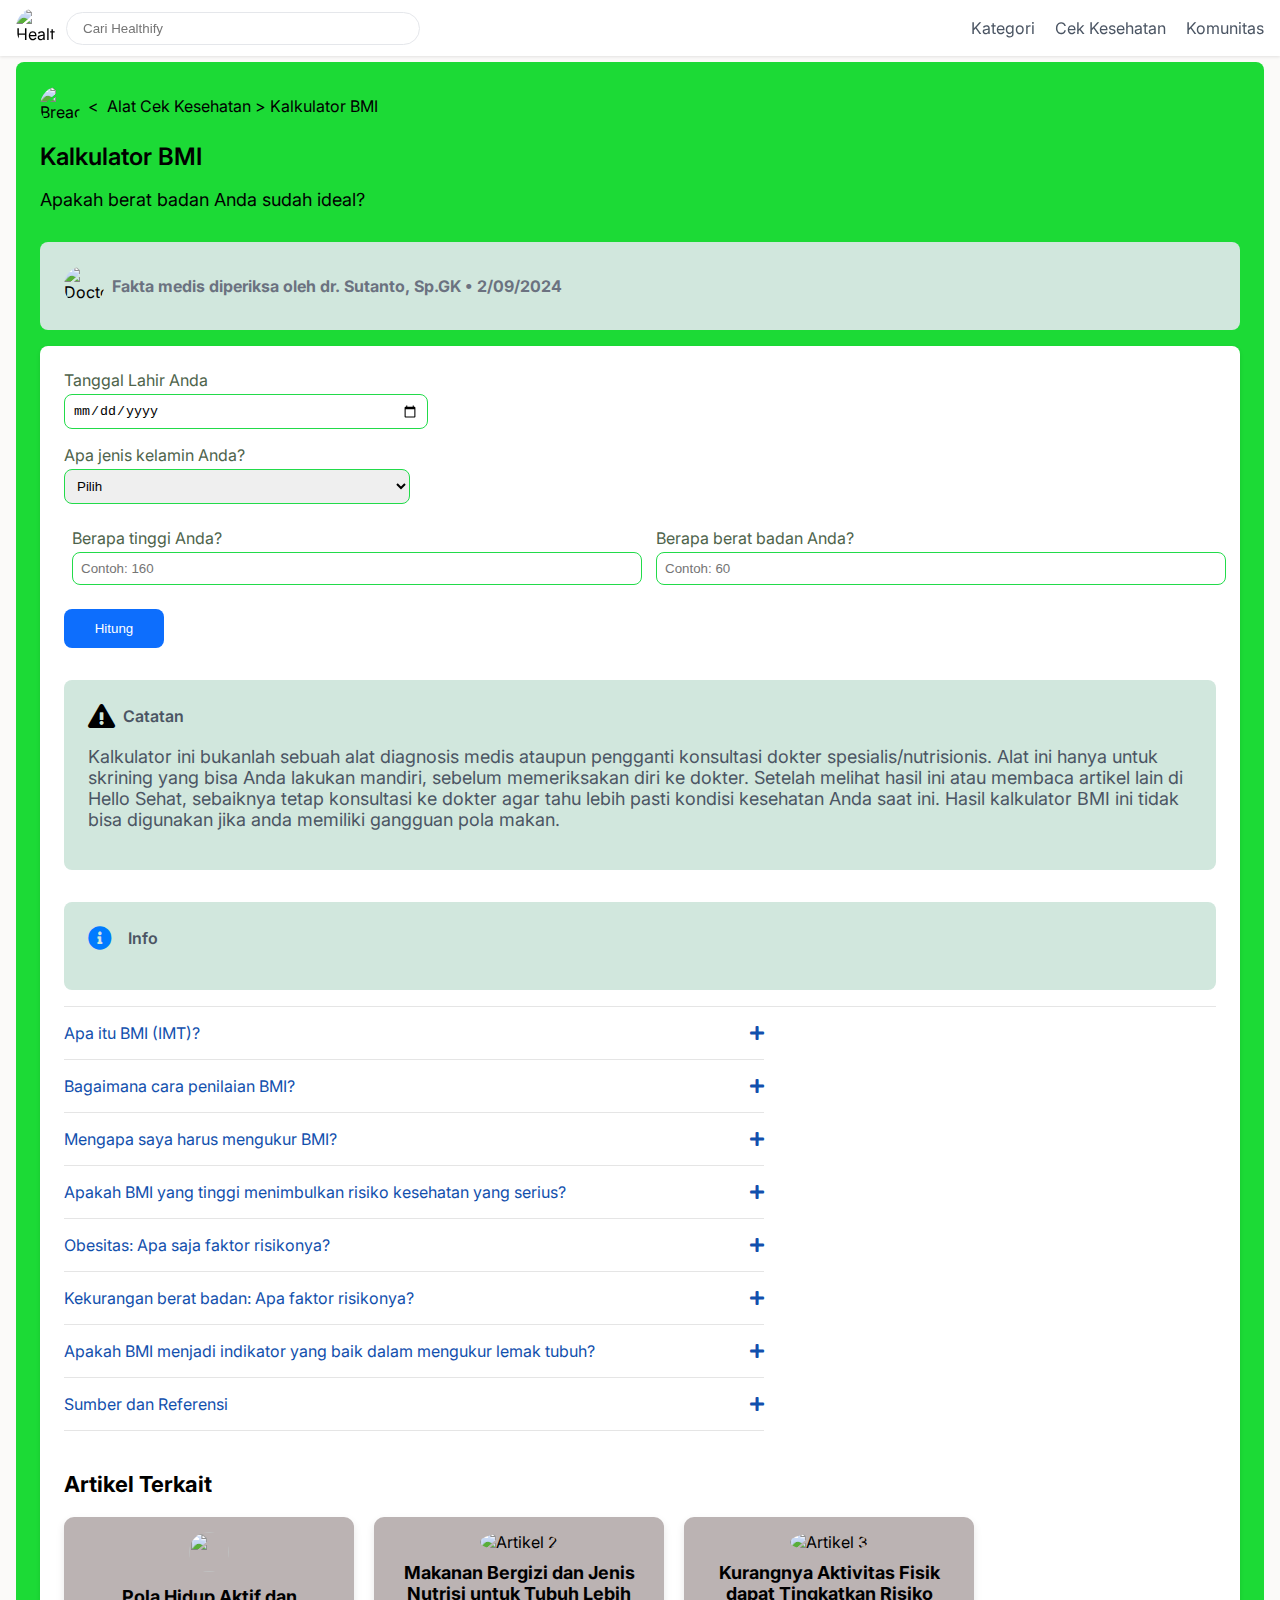
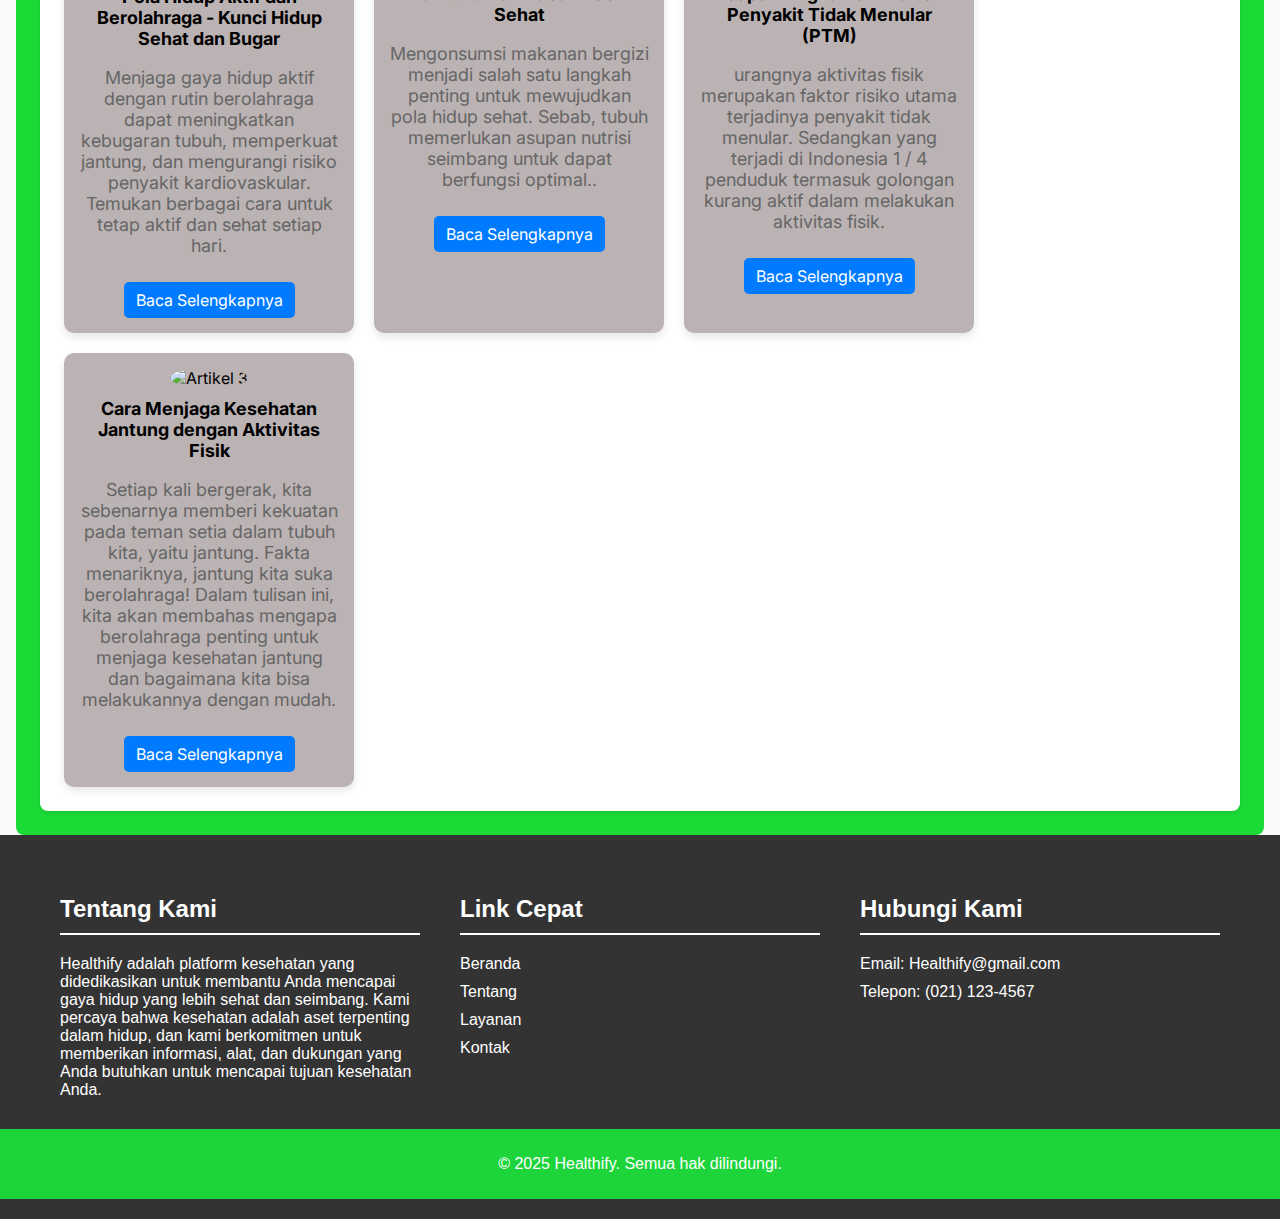
==== bmi.html @ 62775135 "Add files via upload" ====
<!DOCTYPE html>
<html lang="id">
<head>
    <meta charset="UTF-8">
    <meta name="viewport" content="width=device-width, initial-scale=1.0">
    <title>Health Tools</title>
    <link rel="stylesheet" href="bmi.css">
    <link href="https://cdnjs.cloudflare.com/ajax/libs/font-awesome/5.15.3/css/all.min.css" rel="stylesheet">
    <link href="https://fonts.googleapis.com/css2?family=Inter:wght@400;600&display=swap" rel="stylesheet">
</head>
<body>
    <header>
        <div class="container header-content">
            <div class="search-container">
                <img alt="Healthify logo" src="./Assets/healthify.png">
                <input placeholder="Cari Healthify" type="text">
            </div>
            <nav>
                <a href="#">Kategori</a>
                <a href="#">Cek Kesehatan</a>
                <a href="#">Komunitas</a>
            </nav>
        </div>
    </header>

    <main class="container main">
        <div class="content">
            <div class="breadcrumb">
                <img src="https://storage.googleapis.com/a1aa/image/S-whKcYX3tedtspYu4VH5X29weW6kUZNWxMhMNTXVr8.jpg" alt="Breadcrumb icon" />
                <<span class="ml-2 text-gray-600">
                    <a href="index.html" style="text-decoration: none; color: inherit;">Alat Cek Kesehatan</a> &gt; Kalkulator BMI
                </span>                
            </div>
            <h1>Kalkulator BMI</h1>
            <p>Apakah berat badan Anda sudah ideal?</p>
            <div class="info">
                <img src="https://storage.googleapis.com/a1aa/image/iYUQX3XcdITmkHKS12RiPOWH_n9cRYxYESaC65VniRo.jpg" alt="Doctor's image" />
                <span>Fakta medis diperiksa oleh dr. Sutanto, Sp.GK • 2/09/2024</span>
            </div>
            <div class="form">
                <div class="date">
                    <label for="dob">Tanggal Lahir Anda</label>
                    <input type="date" id="dob" placeholder="DD/MM/YYYY" />
                </div>
                <div class="gender">
                    <label for="gender">Apa jenis kelamin Anda?</label>
                    <select id="gender">
                        <option value="" disabled selected>Pilih</option>
                        <option value="male">Laki-laki</option>
                        <option value="female">Perempuan</option>
                    </select>
                </div>
                
                <div class="form-group">
                    <div class="form-control">
                        <label for="height">Berapa tinggi Anda?</label>
                        <input type="text" id="height" placeholder="Contoh: 160" />
                    </div>
                    <div class="form-control">
                        <label for="weight">Berapa berat badan Anda?</label>
                        <input class="berat" type="text" id="weight" placeholder="Contoh: 60" />
                    </div>
        </div>
        <button onclick="calculateBMI()">Hitung</button>
                    <div class="result-container" id="resultContainer" style="display: none;">
                        <p id="bmiResultText"></p>
                    </div>
        <div class="note">
            <div class="note-header">
                <i class="fas fa-exclamation-triangle text-yellow-500"></i>
                <span>Catatan</span>
            </div>
            <p>Kalkulator ini bukanlah sebuah alat diagnosis medis ataupun pengganti konsultasi dokter spesialis/nutrisionis. Alat ini hanya untuk skrining yang bisa Anda lakukan mandiri, sebelum memeriksakan diri ke dokter. Setelah melihat hasil ini atau membaca artikel lain di Hello Sehat, sebaiknya tetap konsultasi ke dokter agar tahu lebih pasti kondisi kesehatan Anda saat ini. Hasil kalkulator BMI ini tidak bisa digunakan jika anda memiliki gangguan pola makan.</p>
        </div>
        <div class="info">
            <div class="info-header">
                <i class="fas fa-info-circle text-blue-500"></i>
                <span>Info</span>
                </div>
            </div>

        <div class="faq">
            <div class="faq-item">
                <span>Apa itu BMI (IMT)?</span>
                <i class="fas fa-plus toggle-btn"></i>
            </div>
            <div class="faq-answer hidden">
                <p>Body Mass Index (BMI) atau yang sering dikenal dengan Indeks Massa Tubuh (IMT) adalah nilai ukur untuk mengetahui status gizi seseorang berdasarkan berat dan tinggi badan.</p>
            </div>
            <div class="faq-item">
                <span>Bagaimana cara penilaian BMI?</span>
                <i class="fas fa-plus toggle-btn"></i>
            </div>
            <div class="faq-item">
                <span>Mengapa saya harus mengukur BMI?</span>
                <i class="fas fa-plus toggle-btn"></i>
            </div>
            <div class="faq-item">
                <span>Apakah BMI yang tinggi menimbulkan risiko kesehatan yang serius?</span>
                <i class="fas fa-plus toggle-btn"></i>
            </div>
            <div class="faq-item">
                <span>Obesitas: Apa saja faktor risikonya?</span>
                <i class="fas fa-plus toggle-btn"></i>
            </div>
            <div class="faq-item">
                <span>Kekurangan berat badan: Apa faktor risikonya?</span>
                <i class="fas fa-plus toggle-btn"></i>
            </div>
            <div class="faq-item">
                <span>Apakah BMI menjadi indikator yang baik dalam mengukur lemak tubuh?</span>
                <i class="fas fa-plus toggle-btn"></i>
            </div>
            <div class="faq-item">
                <span>Sumber dan Referensi</span>
                <i class="fas fa-plus toggle-btn"></i>
            </div>
        </div>

        <div class="articles">
            <h2>Artikel Terkait</h2>
            <div class="article-container">
                <div class="article-card">
                    <img src="./Assets/artikel1.png">
                    <h3>Pola Hidup Aktif dan Berolahraga - Kunci Hidup Sehat dan Bugar</h3>
                    <p>Menjaga gaya hidup aktif dengan rutin berolahraga dapat meningkatkan kebugaran tubuh, memperkuat jantung, dan mengurangi risiko penyakit kardiovaskular. Temukan berbagai cara untuk tetap aktif dan sehat setiap hari.</p>
                    <a href="https://www.zerostunting.com/article/42d21ce8-242e-41b4-a759-69b615d7a89d" target="_blank">Baca Selengkapnya</a>
                </div>
                <div class="article-card">
                    <img src="https://ik.imagekit.io/waters2021/sehataqua/uploads/20211228153546_original.jpg?tr=w-1600,h-900,q-80,fo-auto,f-auto" alt="Artikel 2">
                    <h3>Makanan Bergizi dan Jenis Nutrisi untuk Tubuh Lebih Sehat</h3>
                    <p>Mengonsumsi makanan bergizi menjadi salah satu langkah penting untuk mewujudkan pola hidup sehat. Sebab, tubuh memerlukan asupan nutrisi seimbang untuk dapat berfungsi optimal..</p>
                    <a href="https://www.allianz.co.id/explore/makanan-bergizi-dan-jenis-nutrisi-untuk-tubuh-lebih-sehat.html" target="_blank">Baca Selengkapnya</a>
                </div>
                <div class="article-card">
                    <img src="https://kesmas-id.com/wp-content/uploads/2024/11/Kurangnya-Aktivitas-Fisik-dapat-Tingkatkan-Risiko-Penyakit-Tidak-Menular-PTM-1024x640.jpg" alt="Artikel 3">
                    <h3>Kurangnya Aktivitas Fisik dapat Tingkatkan Risiko Penyakit Tidak Menular (PTM)</h3>
                    <p>urangnya aktivitas fisik merupakan faktor risiko utama terjadinya penyakit tidak menular. Sedangkan yang terjadi di Indonesia 1 / 4 penduduk termasuk golongan kurang aktif dalam melakukan aktivitas fisik.</p>
                    <a href="https://kesmas-id.com/kurangnya-aktivitas-fisik-dapat-tingkatkan-risiko-penyakit-tidak-menular-ptm/" target="_blank">Baca Selengkapnya</a>
                </div>
                <div class="article-card">
                    <img src="https://ayosehat.kemkes.go.id/imagex/content/11b1759c2f9c342e1c0a80947b7d7461.webp" alt="Artikel 3">
                    <h3>Cara Menjaga Kesehatan Jantung dengan Aktivitas Fisik</h3>
                    <p>Setiap kali bergerak, kita sebenarnya memberi kekuatan pada teman setia dalam tubuh kita, yaitu jantung. Fakta menariknya, jantung kita suka berolahraga! Dalam tulisan ini, kita akan membahas mengapa berolahraga penting untuk menjaga kesehatan jantung dan bagaimana kita bisa melakukannya dengan mudah.</p>
                    <a href="https://ayosehat.kemkes.go.id/cara-menjaga-kesehatan-jantung" target="_blank">Baca Selengkapnya</a>
                </div>
            </div>
        </div>

    </main>

    <footer>
        <div class="footer-container">
            <div class="footer-section about">
                <h2>Tentang Kami</h2>
                <p>Healthify adalah platform kesehatan yang didedikasikan untuk membantu Anda mencapai gaya hidup yang lebih sehat dan seimbang. Kami percaya bahwa kesehatan adalah aset terpenting dalam hidup, dan kami berkomitmen untuk memberikan informasi, alat, dan dukungan yang Anda butuhkan untuk mencapai tujuan kesehatan Anda.</p>
            </div>
            <div class="footer-section links">
                <h2>Link Cepat</h2>
                <ul>
                    <li><a href="#">Beranda</a></li>
                    <li><a href="#">Tentang</a></li>
                    <li><a href="#">Layanan</a></li>
                    <li><a href="#">Kontak</a></li>
                </ul>
            </div>
            <div class="footer-section contact">
                <h2>Hubungi Kami</h2>
                <p>Email: Healthify@gmail.com</p>
                <p>Telepon: (021) 123-4567</p>
            </div>
        </div>
        <div class="footer-bottom">
            <p>&copy; 2025 Healthify. Semua hak dilindungi.</p>
        </div>
    </footer>

    <script src="bmi.js"></script>


</body>
</html>
---- bmi.css ----
body {
    font-family: 'Inter', sans-serif;
    background-color: #fbfaf9;
    margin: 0;
    padding: 0;
    padding-top: 30px;
}

.container {
    max-width: 100%;
    margin: 0 auto;
    padding: 0 16px;
}

header {
    position: fixed; /* Membuat header tetap di atas */
    top: 0; /* Posisi header di paling atas */
    left: 0;
    width: 100%; /* Agar memenuhi lebar layar */
    background-color: #FFFFFF; /* Warna tetap */
    box-shadow: 0 1px 3px rgba(0, 0, 0, 0.1); /* Efek bayangan */
    padding: 8px 0;
    z-index: 1000; /* Supaya tidak tertutupi elemen lain */
}

.header-content {
    display: flex;
    justify-content: space-between;
    align-items: center;
}

.search-container {
    display: flex;
    align-items: center;
    gap: 10px;
}

.search-container img {
    height: 40px;
    width: 40px;
    border-radius: 50%;
}

.search-container input {
    border: 1px solid #E5E7EB;
    border-radius: 9999px;
    padding: 8px 16px;
    width: 320px;
}

nav a {
    color: #4B5563;
    margin-left: 16px;
    text-decoration: none;
}

nav img {
    height: 40px;
    width: 40px;
    border-radius: 50%;
}

.main {
    margin-top: 32px;
}
.main .content {
    background-color: #1cda36;
    padding: 24px;
    border-radius: 8px;
}
.main .content h1 {
    font-size: 24px;
    font-weight: 600;
    margin-bottom: 8px;
}
.main .content p {
    font-size: 18px;
    margin-bottom: 16px;
}
.main .content .info {
    display: flex;
    align-items: center;
    margin-bottom: 16px;
}

.main .content img {
    height: 40px;
    width: 40px;
    border-radius: 50%;
}

.main .content .breadcrumb {
    display: flex;
    align-items: center;
    gap: 8px;
}

.main .content .info img {
    height: 40px;
    width: 40px;
    border-radius: 50%;
}
.main .content .info span {
    margin-left: 8px;
    color: #6b7280;
}
.main .content .form {
    background-color: #ffffff;
    padding: 24px;
    border-radius: 8px;
    box-shadow: 0 2px 4px rgba(0, 0, 0, 0.1);

}

#bg-video {
    position: fixed;
    top: 0;
    left: 0;
    width: 100%;
    height: 100%;
    object-fit: cover; 
    z-index: -1; 
  }

.date, .gender{
    width: 30%;
}

.main .content .form label {
    display: block;
    color: #4e634b;
    margin-bottom: 4px;
}
.main .content .form input,
.main .content .form select {
    width: 100%;
    padding: 8px;
    border: 1px solid #22db4a;
    border-radius: 8px;
    margin-bottom: 16px;
}
.main .content .form .form-group {
    display: flex;
    gap: 16px;
}
.main .content .form .form-group .form-control {
    padding: 8px;
    flex: 1;
}


.main .content .form button {
    width: 100px;
    padding: 12px;
    background-color: #0d6efd;
    color: #ffffff;
    border: none;
    border-radius: 8px;
    cursor: pointer;
    
}
.main .note,
.main .info {
    background-color: #d1e7dd;
    padding: 24px;
    border-radius: 8px;
    margin-top: 32px;
}
.main .note .note-header,
.main .info .info-header {
    display: flex;
    align-items: center;
    margin-bottom: 16px;
}
.main .note .note-header i,
.main .info .info-header i {
    font-size: 24px;
}
.main .note .note-header span,
.main .info .info-header span {
    margin-left: 8px;
    font-weight: 600;
    color: #4b5563;
}
.main .note p,
.main .info p {
    color: #4b5563;
}
.main .info h2 {
    font-size: 20px;
    font-weight: 600;
    margin-bottom: 8px;
}

.info {
    display: flex;
    align-items: center;
    margin-bottom: 16px;
}
.info i {
    color: #007bff;
    margin-right: 8px;
}
.info span {
    font-weight: bold;
}
.faq {
    border-top: 1px solid #e5e5e5;
    color: #1250ad;
}
.faq-item {
    display: flex;
    justify-content: space-between;
    align-items: center;
    padding: 16px 0;
    border-bottom: 1px solid #e5e5e5;
    gap: 16px;
    width: 700px;
}

.hidden {
    display: none;
}

.faq-answer {
    padding: 8px 16px;
    background-color: #f3f4f6;
    border-left: 4px solid #3b82f6;
    margin-bottom: 8px;
    width: 700px;
}

footer {
    background-color: #333;
    color: #fff;
    padding: 20px 0;
    font-family: Arial, sans-serif;
    clear: both;
}

.footer-container {
    display: flex;
    justify-content: space-around;
    max-width: 1200px;
    margin: 0 auto;
}

.footer-section {
    flex: 1;
    padding: 20px;
}

.footer-section h2 {
    border-bottom: 2px solid #fff;
    padding-bottom: 10px;
}

.footer-section p {
    margin: 10px 0;
}

.footer-section ul {
    list-style-type: none;
    padding: 0;
}

.footer-section ul li {
    margin: 10px 0;
}

.footer-section ul li a {
    color: #fff;
    text-decoration: none;
}

.footer-section ul li a:hover {
    text-decoration: underline;
}

.footer-bottom {
    text-align: center;
    padding: 10px 0;
    background-color: #1dd43b;
}


.result-container {
    margin-top: 20px;
    padding: 15px;
    border-radius: 10px;
    font-size: 18px;
    font-weight: bold;
    text-align: center;
    display: none;
}

.normal {
    background-color: #4CAF50; /* Hijau */
    color: white;
}

.underweight {
    background-color: #2196F3; /* Biru */
    color: white;
}

.overweight {
    background-color: #FFC107; /* Kuning */
    color: black;
}

.obese {
    background-color: #F44336; /* Merah */
    color: white;
}


.articles {
    margin-top: 40px;
}

.articles h2 {
    font-size: 22px;
    margin-bottom: 20px;
}

.article-container {
    display: flex;
    gap: 20px;
    flex-wrap: wrap;
}

.article-card {
    background: #bbb3b3;
    border-radius: 10px;
    box-shadow: 0 4px 8px rgba(0, 0, 0, 0.1);
    padding: 15px;
    width: 260px;
    text-align: center;
}



.article-card h3 {
    font-size: 18px;
    margin: 10px 0;
}

.article-card p {
    font-size: 14px;
    color: #666;
}

.article-card a {
    display: inline-block;
    margin-top: 10px;
    padding: 8px 12px;
    background: #007BFF;
    color: #fff;
    border-radius: 5px;
    text-decoration: none;
}

.article-card a:hover {
    background: #0056b3;
}
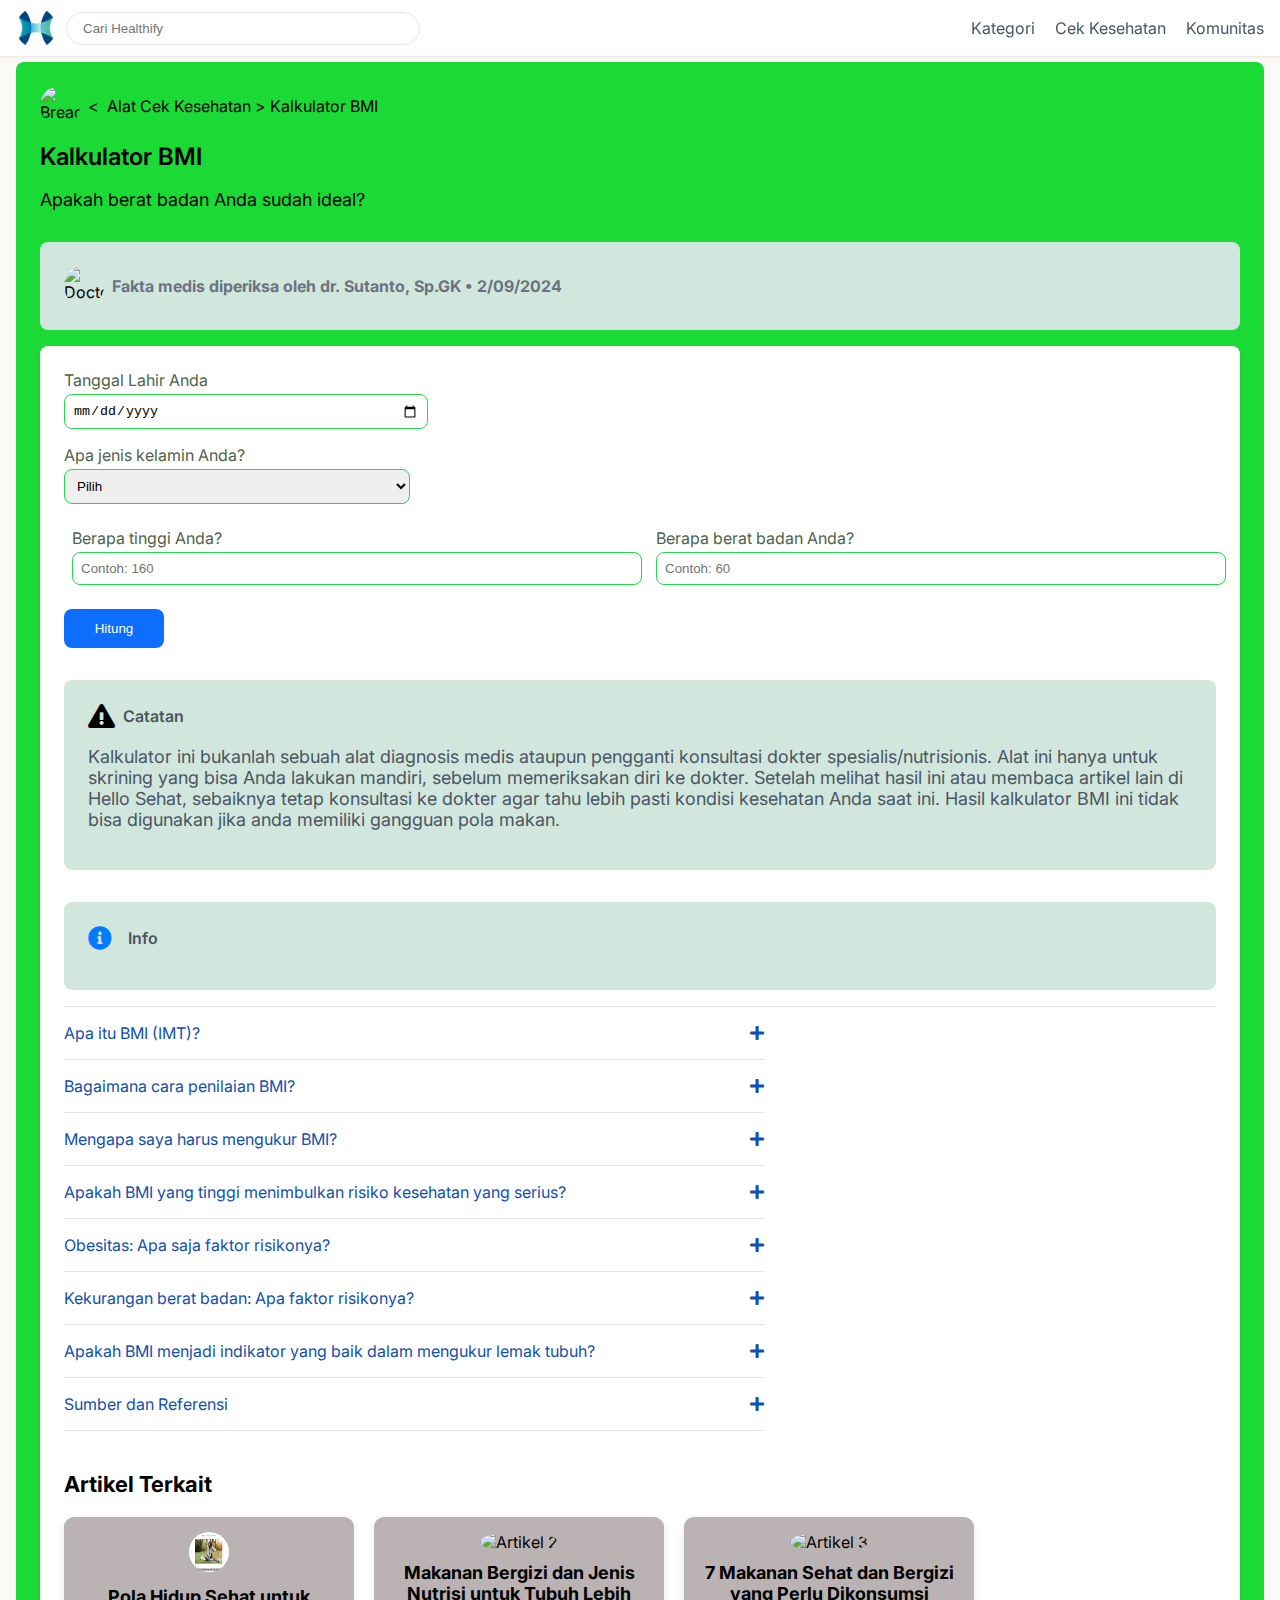
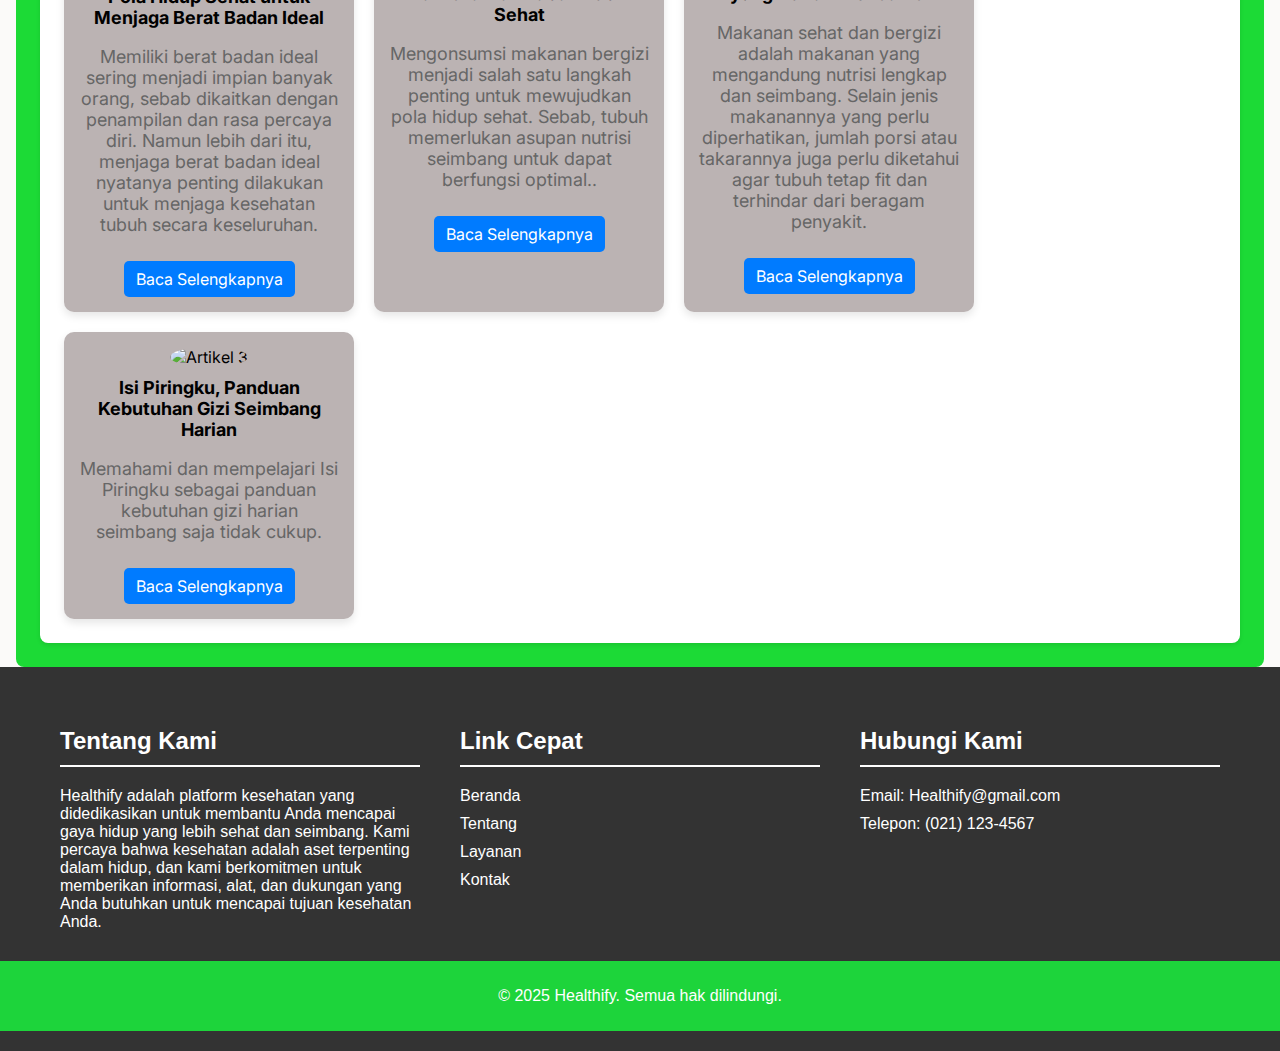
==== commit fbe827f0: "Update bmi.html" ====
--- a/bmi.html
+++ b/bmi.html
@@ -122,9 +122,9 @@
             <div class="article-container">
                 <div class="article-card">
                     <img src="./Assets/artikel1.png">
-                    <h3>Pola Hidup Aktif dan Berolahraga - Kunci Hidup Sehat dan Bugar</h3>
-                    <p>Menjaga gaya hidup aktif dengan rutin berolahraga dapat meningkatkan kebugaran tubuh, memperkuat jantung, dan mengurangi risiko penyakit kardiovaskular. Temukan berbagai cara untuk tetap aktif dan sehat setiap hari.</p>
-                    <a href="https://www.zerostunting.com/article/42d21ce8-242e-41b4-a759-69b615d7a89d" target="_blank">Baca Selengkapnya</a>
+                    <h3>Pola Hidup Sehat untuk Menjaga Berat Badan Ideal</h3>
+                    <p>Memiliki berat badan ideal sering menjadi impian banyak orang, sebab dikaitkan dengan penampilan dan rasa percaya diri. Namun lebih dari itu, menjaga berat badan ideal nyatanya penting dilakukan untuk menjaga kesehatan tubuh secara keseluruhan.</p>
+                    <a href="https://www.halodoc.com/artikel/pola-hidup-sehat-untuk-menjaga-berat-badan-ideal" target="_blank">Baca Selengkapnya</a>
                 </div>
                 <div class="article-card">
                     <img src="https://ik.imagekit.io/waters2021/sehataqua/uploads/20211228153546_original.jpg?tr=w-1600,h-900,q-80,fo-auto,f-auto" alt="Artikel 2">
@@ -133,16 +133,16 @@
                     <a href="https://www.allianz.co.id/explore/makanan-bergizi-dan-jenis-nutrisi-untuk-tubuh-lebih-sehat.html" target="_blank">Baca Selengkapnya</a>
                 </div>
                 <div class="article-card">
-                    <img src="https://kesmas-id.com/wp-content/uploads/2024/11/Kurangnya-Aktivitas-Fisik-dapat-Tingkatkan-Risiko-Penyakit-Tidak-Menular-PTM-1024x640.jpg" alt="Artikel 3">
-                    <h3>Kurangnya Aktivitas Fisik dapat Tingkatkan Risiko Penyakit Tidak Menular (PTM)</h3>
-                    <p>urangnya aktivitas fisik merupakan faktor risiko utama terjadinya penyakit tidak menular. Sedangkan yang terjadi di Indonesia 1 / 4 penduduk termasuk golongan kurang aktif dalam melakukan aktivitas fisik.</p>
-                    <a href="https://kesmas-id.com/kurangnya-aktivitas-fisik-dapat-tingkatkan-risiko-penyakit-tidak-menular-ptm/" target="_blank">Baca Selengkapnya</a>
+                    <img src="https://res.cloudinary.com/dk0z4ums3/image/upload/v1737519693/attached_image/7-makanan-sehat-dan-bergizi-yang-perlu-dikonsumsi-0-alodokter.jpg" alt="Artikel 3">
+                    <h3>7 Makanan Sehat dan Bergizi yang Perlu Dikonsumsi</h3>
+                    <p>Makanan sehat dan bergizi adalah makanan yang mengandung nutrisi lengkap dan seimbang. Selain jenis makanannya yang perlu diperhatikan, jumlah porsi atau takarannya juga perlu diketahui agar tubuh tetap fit dan terhindar dari beragam penyakit.</p>
+                    <a href="https://www.alodokter.com/7-makanan-sehat-dan-bergizi-yang-perlu-dikonsumsi" target="_blank">Baca Selengkapnya</a>
                 </div>
                 <div class="article-card">
-                    <img src="https://ayosehat.kemkes.go.id/imagex/content/11b1759c2f9c342e1c0a80947b7d7461.webp" alt="Artikel 3">
-                    <h3>Cara Menjaga Kesehatan Jantung dengan Aktivitas Fisik</h3>
-                    <p>Setiap kali bergerak, kita sebenarnya memberi kekuatan pada teman setia dalam tubuh kita, yaitu jantung. Fakta menariknya, jantung kita suka berolahraga! Dalam tulisan ini, kita akan membahas mengapa berolahraga penting untuk menjaga kesehatan jantung dan bagaimana kita bisa melakukannya dengan mudah.</p>
-                    <a href="https://ayosehat.kemkes.go.id/cara-menjaga-kesehatan-jantung" target="_blank">Baca Selengkapnya</a>
+                    <img src="https://ayosehat.kemkes.go.id/imagex/content/19c5b3a795cc23cdc0774caf1e075786.webp" alt="Artikel 3">
+                    <h3>Isi Piringku, Panduan Kebutuhan Gizi Seimbang Harian</h3>
+                    <p>Memahami dan mempelajari Isi Piringku sebagai panduan kebutuhan gizi harian seimbang saja tidak cukup.</p>
+                    <a href="http://ayosehat.kemkes.go.id/isi-piringku-kebutuhan-gizi-harian-seimbang" target="_blank">Baca Selengkapnya</a>
                 </div>
             </div>
         </div>
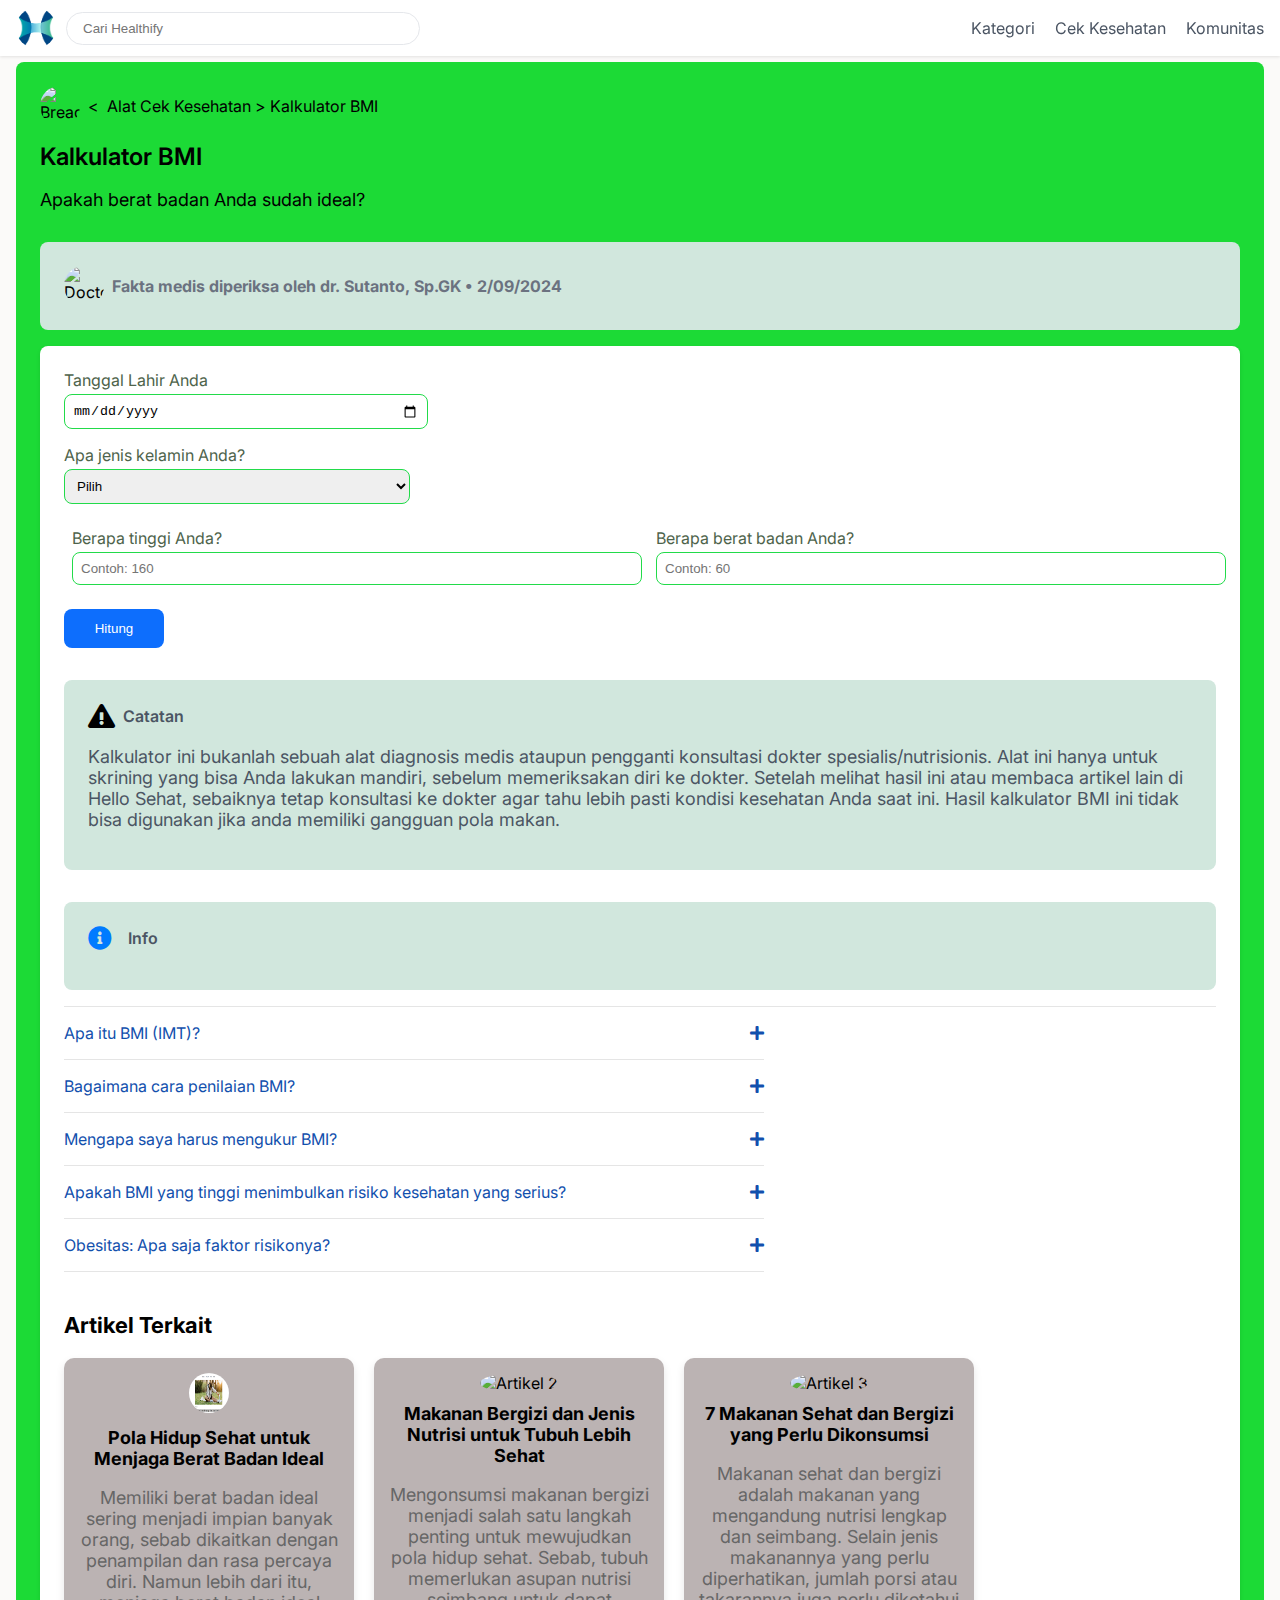
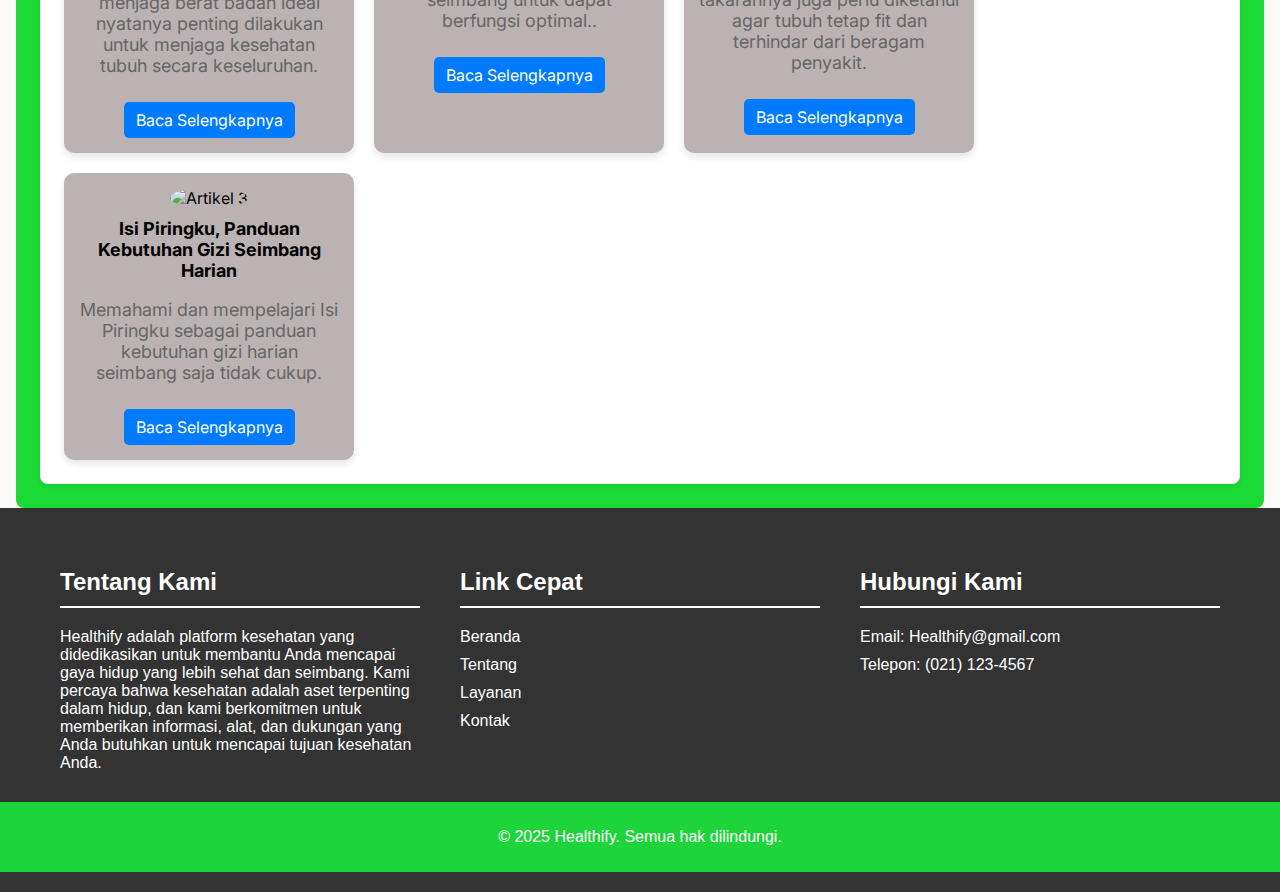
==== commit 08b66cff: "Update bmi.html" ====
--- a/bmi.html
+++ b/bmi.html
@@ -79,7 +79,7 @@
                 </div>
             </div>
 
-        <div class="faq">
+       <div class="faq">
             <div class="faq-item">
                 <span>Apa itu BMI (IMT)?</span>
                 <i class="fas fa-plus toggle-btn"></i>
@@ -91,29 +91,32 @@
                 <span>Bagaimana cara penilaian BMI?</span>
                 <i class="fas fa-plus toggle-btn"></i>
             </div>
+            <div class="faq-answer hidden">
+                <p>BMI diukur dengan cara membandingkan berat badan dengan tinggi badan. Cara ini dapat digunakan untuk orang yang berusia di atas 18 tahun.
+                    Sementara itu, menghitung indeks massa tubuh dengan cara ini tidak berlaku untuk anak dan remaja (usia di bawah 18 tahun). Status gizi anak diukur dengan indikator berat badan menurut usia, tinggi badan menurut usia, dan berat badan menurut tinggi badan.
+                    Nilai BMI yang tidak normal dapat menandakan Anda berisiko mengalami penyakit tertentu. Namun, menghitung BMI saja tidak cukup untuk menegakkan suatu diagnosis penyakit. Maka itu, biasanya dokter akan melakukan tes dan skrining lanjutan.</p>
+            </div>
             <div class="faq-item">
                 <span>Mengapa saya harus mengukur BMI?</span>
                 <i class="fas fa-plus toggle-btn"></i>
+            </div>
+            <div class="faq-answer hidden">
+                <p>Mengetahui BMI membantu Anda untuk menjaga rasio lemak tubuh yang terkait dengan tinggi badan Anda. BMI juga memberi peringatan peluang risiko penyakit yang mungkin mengintai kesehatan Anda.</p>
             </div>
             <div class="faq-item">
                 <span>Apakah BMI yang tinggi menimbulkan risiko kesehatan yang serius?</span>
                 <i class="fas fa-plus toggle-btn"></i>
             </div>
+            <div class="faq-answer hidden">
+                <p>BMI dapat menjadi alat skrining, tetapi bukan tolok ukur diagnosis kegemukan atau kesehatan tubuh seseorang. Untuk menentukan apakah BMI Anda menunjukkan risiko kesehatan tertentu, Anda perlu mendapatkan penilaian ke tenaga kesehatan lebih lanjut.</p>
+            </div>
             <div class="faq-item">
                 <span>Obesitas: Apa saja faktor risikonya?</span>
                 <i class="fas fa-plus toggle-btn"></i>
             </div>
-            <div class="faq-item">
-                <span>Kekurangan berat badan: Apa faktor risikonya?</span>
-                <i class="fas fa-plus toggle-btn"></i>
-            </div>
-            <div class="faq-item">
-                <span>Apakah BMI menjadi indikator yang baik dalam mengukur lemak tubuh?</span>
-                <i class="fas fa-plus toggle-btn"></i>
-            </div>
-            <div class="faq-item">
-                <span>Sumber dan Referensi</span>
-                <i class="fas fa-plus toggle-btn"></i>
+            <div class="faq-answer hidden">
+                <p>Jika Anda memiliki BMI 25 ke atas, Anda dikategorikan obesitas. Obesitas membawa efek bagi tubuh, meningkatkan risiko kematian, serta mengembangkan kondisi kesehatan tertentu.
+                    Kondisi kesehatan tersebut di antaranya yaitu diabetes tipe 2, kolesterol LDL tinggi, kolesterol HDL rendah, atau kadar lipid darah yang tidak sehat, penyakit jantung koroner, stroke, penyakit kantung empedu, osteoarthritis, sleep apnea dan masalah pernapasan, peradangan kronis dan peningkatan stres oksidatif, kanker, serta depresi klinis, kecemasan, dan kondisi kesehatan mental lainnya.</p>
             </div>
         </div>
 
